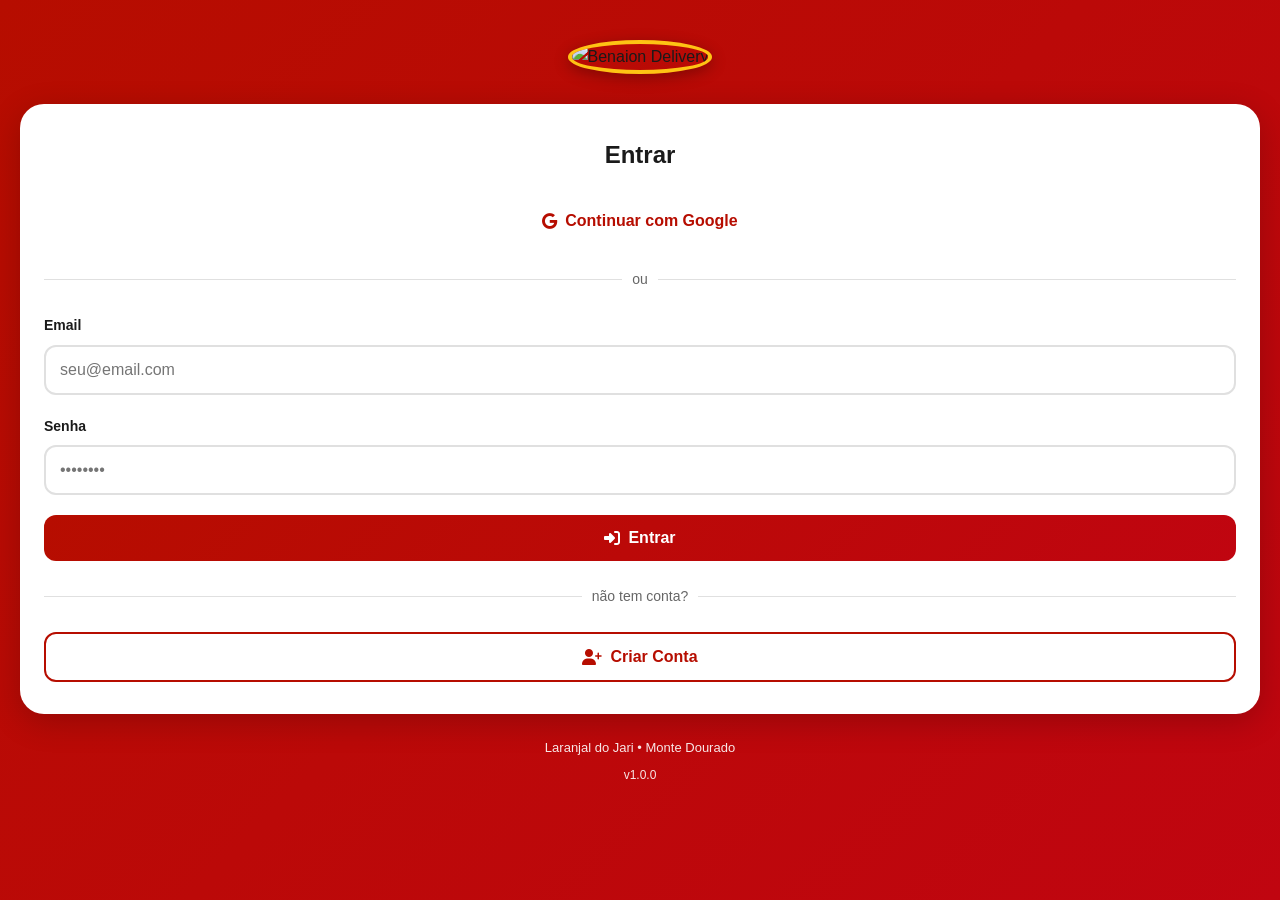
==== index.html @ 695ed37f "Add script tag for UI control functions" ====
<!DOCTYPE html>
<html lang="pt-BR">
<head>
  <meta charset="UTF-8">
  <meta name="viewport" content="width=device-width, initial-scale=1.0">
  <meta name="description" content="BENAION DELIVERY - Conectando você ao que precisa, rápido e seguro">
  <meta name="theme-color" content="#E30613">
  <title>BENAION DELIVERY - Login</title>
  
  <link rel="manifest" href="manifest.json">
  <meta name="mobile-web-app-capable" content="yes">
  <meta name="apple-mobile-web-app-capable" content="yes">
  <meta name="apple-mobile-web-app-status-bar-style" content="black-translucent">
  
  <link rel="stylesheet" href="css/style.css">
  
  <link rel="stylesheet" href="https://cdnjs.cloudflare.com/ajax/libs/font-awesome/6.4.0/css/all.min.css">
</head>
<body>
  <div class="login-page">
    <div class="login-logo" style="margin-bottom: 30px; text-align: center;">
      <img src="https://i.postimg.cc/T2Vt53JP/Vermelho-delivery-logo-20260227-011329-0005.png" 
           alt="Benaion Delivery" 
           style="width: 180px; height: 180px; border-radius: 50%; border: 4px solid var(--primary-yellow); object-fit: cover; box-shadow: 0 4px 15px rgba(0,0,0,0.3);">
    </div>

    <div class="login-card">
      <h2 style="text-align: center; margin-bottom: 24px; color: var(--dark);">Entrar</h2>

      <button class="btn btn-white" onclick="handleGoogleLogin()">
        <i class="fab fa-google"></i>
        Continuar com Google
      </button>

      <div class="divider">ou</div>

      <form id="loginForm" onsubmit="handleEmailLogin(event)">
        <div class="form-group">
          <label class="form-label">Email</label>
          <input type="email" class="form-control" id="email" placeholder="seu@email.com" required>
        </div>

        <div class="form-group">
          <label class="form-label">Senha</label>
          <input type="password" class="form-control" id="password" placeholder="••••••••" required>
        </div>

        <button type="submit" class="btn btn-primary">
          <i class="fas fa-sign-in-alt"></i>
          Entrar
        </button>
      </form>

      <div class="divider">não tem conta?</div>

      <button class="btn btn-outline" onclick="Utils.showModal('registerModal')">
        <i class="fas fa-user-plus"></i>
        Criar Conta
      </button>
    </div>

    <div style="text-align: center; margin-top: 24px; color: var(--white); opacity: 0.9;">
      <p style="font-size: 13px;">Laranjal do Jari • Monte Dourado</p>
      <p style="font-size: 12px; margin-top: 8px;">v1.0.0</p>
    </div>
  </div>

  <div class="modal" id="registerModal">
    <div class="modal-content">
      <div class="modal-header">
        <h3 class="modal-title">Criar Conta</h3>
        <button class="modal-close" onclick="Utils.hideModal('registerModal')">&times;</button>
      </div>
      <div class="modal-body">
        <form id="registerForm" onsubmit="handleRegister(event)">
          <div class="form-group">
            <label class="form-label">Nome Completo</label>
            <input type="text" class="form-control" id="registerName" placeholder="Seu nome" required>
          </div>
          <div class="form-group">
            <label class="form-label">Email</label>
            <input type="email" class="form-control" id="registerEmail" placeholder="seu@email.com" required>
          </div>
          <div class="form-group">
            <label class="form-label">Tipo de Conta</label>
            <select class="form-control" id="registerUserType" required>
              <option value="cliente">Cliente</option>
              <option value="entregador">Entregador</option>
              <option value="parceiro">Parceiro/Comerciante</option>
            </select>
          </div>
          <div class="form-group">
            <label class="form-label">Senha</label>
            <input type="password" class="form-control" id="registerPassword" placeholder="Mínimo 6 caracteres" required minlength="6">
          </div>
          <button type="submit" class="btn btn-primary">
            <i class="fas fa-check"></i>
            Criar Conta
          </button>
        </form>
      </div>
    </div>
  </div>

  <script type="module">
    import { initializeApp } from "https://www.gstatic.com/firebasejs/10.8.0/firebase-app.js";
    import { getFirestore } from "https://www.gstatic.com/firebasejs/10.8.0/firebase-firestore.js";
    import { getAuth } from "https://www.gstatic.com/firebasejs/10.8.0/firebase-auth.js";

    const firebaseConfig = {
      apiKey: "AIzaSyCl-U9X9qxohjDpgr8y2pdkS3j-qNm19pk",
      authDomain: "benaion-delivery.firebaseapp.com",
      projectId: "benaion-delivery",
      storageBucket: "benaion-delivery.firebasestorage.app",
      messagingSenderId: "309927409217",
      appId: "1:309927409217:web:7a105cb5237b2294b1b8c0",
      measurementId: "G-TK1KNW14WH"
    };

    const app = initializeApp(firebaseConfig);
    window.db = getFirestore(app);
    window.auth = getAuth(app);
    console.log("Firebase conectado com sucesso!");
  </script>

<script src="js/utils.js"></script>
<script type="module" src="js/api.js"></script>


  <script>
    // Funções de controle de UI
    async function handleEmailLogin(event) {
      event.preventDefault();
      const email = document.getElementById('email').value;
      const password = document.getElementById('password').value;
      try {
        await Auth.loginWithEmail(email, password);
        Auth.redirectToDashboard();
      } catch (error) {
        Utils.showToast(error.message, 'error');
      }
    }

    async function handleRegister(event) {
      event.preventDefault();
      const data = {
        name: document.getElementById('registerName').value,
        email: document.getElementById('registerEmail').value,
        userType: document.getElementById('registerUserType').value,
        password: document.getElementById('registerPassword').value
      };
      try {
        await Auth.register(data);
        Utils.showToast('Conta criada!', 'success');
        Auth.redirectToDashboard();
      } catch (error) {
        Utils.showToast(error.message, 'error');
      }
    }
  </script>
</body>
</html>
---- css/style.css ----
/* ========================================
   BENAION DELIVERY - SISTEMA COMPLETO
   Cores: Vermelho #b60d00, Amarelo #fec314
   Mobile-First Design
======================================== */

:root {
  --primary-red: #b60d00 ;
  --primary-yellow: #Fec314;
  --white: #FFFFFF;
  --dark: #1a1a1a;
  --gray: #666666;
  --light-gray: #f5f5f5;
  --border: #e0e0e0;
  --success: #4CAF50;
  --warning: #ff9800;
  --shadow: rgba(0, 0, 0, 0.1);
}

* {
  margin: 0;
  padding: 0;
  box-sizing: border-box;
}

body {
  font-family: -apple-system, BlinkMacSystemFont, 'Segoe UI', Roboto, 'Helvetica Neue', Arial, sans-serif;
  background-color: var(--light-gray);
  color: var(--dark);
  line-height: 1.6;
  overflow-x: hidden;
}

/* ========================================
   COMPONENTES DE LAYOUT
======================================== */

.container {
  max-width: 600px;
  margin: 0 auto;
  padding: 0;
  background-color: var(--white);
  min-height: 100vh;
}

.page {
  padding: 20px;
  padding-bottom: 80px;
}

/* ========================================
   HEADER
======================================== */

.header {
  background: linear-gradient(135deg, var(--primary-red) 0%, #c00510 100%);
  color: var(--white);
  padding: 20px;
  position: sticky;
  top: 0;
  z-index: 100;
  box-shadow: 0 2px 10px var(--shadow);
}

.header-top {
  display: flex;
  justify-content: space-between;
  align-items: center;
  margin-bottom: 15px;
}

.logo {
  display: flex;
  align-items: center;
  gap: 10px;
}

.logo-icon {
  width: 40px;
  height: 40px;
  background-color: var(--primary-yellow);
  border-radius: 50%;
  display: flex;
  align-items: center;
  justify-content: center;
  font-size: 24px;
}

.logo-text h1 {
  font-size: 20px;
  font-weight: 700;
  margin: 0;
}

.logo-text p {
  font-size: 11px;
  opacity: 0.9;
  margin: 0;
}

.header-actions {
  display: flex;
  gap: 10px;
}

.header-btn {
  background-color: rgba(255, 255, 255, 0.2);
  border: none;
  color: var(--white);
  width: 40px;
  height: 40px;
  border-radius: 50%;
  display: flex;
  align-items: center;
  justify-content: center;
  cursor: pointer;
  transition: all 0.3s;
  position: relative;
}

.header-btn:hover {
  background-color: rgba(255, 255, 255, 0.3);
}

.badge {
  position: absolute;
  top: -5px;
  right: -5px;
  background-color: var(--primary-yellow);
  color: var(--dark);
  width: 20px;
  height: 20px;
  border-radius: 50%;
  font-size: 11px;
  font-weight: 700;
  display: flex;
  align-items: center;
  justify-content: center;
}

/* ========================================
   BOTĆ•ES
======================================== */

.btn {
  padding: 14px 24px;
  border: none;
  border-radius: 12px;
  font-size: 16px;
  font-weight: 600;
  cursor: pointer;
  transition: all 0.3s;
  display: inline-flex;
  align-items: center;
  justify-content: center;
  gap: 8px;
  text-decoration: none;
  width: 100%;
}

.btn-primary {
  background: linear-gradient(135deg, var(--primary-red) 0%, #c00510 100%);
  color: var(--white);
}

.btn-primary:hover {
  transform: translateY(-2px);
  box-shadow: 0 4px 12px rgba(227, 6, 19, 0.3);
}

.btn-secondary {
  background-color: var(--primary-yellow);
  color: var(--dark);
}

.btn-secondary:hover {
  transform: translateY(-2px);
  box-shadow: 0 4px 12px rgba(255, 215, 0, 0.3);
}

.btn-success {
  background-color: var(--success);
  color: var(--white);
}

.btn-outline {
  background-color: transparent;
  border: 2px solid var(--primary-red);
  color: var(--primary-red);
}

.btn-white {
  background-color: var(--white);
  color: var(--primary-red);
}

.btn-small {
  padding: 8px 16px;
  font-size: 14px;
}

.btn:disabled {
  opacity: 0.5;
  cursor: not-allowed;
}

/* ========================================
   CARDS
======================================== */

.card {
  background-color: var(--white);
  border-radius: 16px;
  padding: 20px;
  margin-bottom: 16px;
  box-shadow: 0 2px 8px var(--shadow);
  transition: all 0.3s;
}

.card:hover {
  box-shadow: 0 4px 16px var(--shadow);
  transform: translateY(-2px);
}

.card-header {
  display: flex;
  justify-content: space-between;
  align-items: center;
  margin-bottom: 16px;
  padding-bottom: 12px;
  border-bottom: 2px solid var(--light-gray);
}

.card-title {
  font-size: 18px;
  font-weight: 700;
  color: var(--dark);
}

.card-body {
  margin-bottom: 16px;
}

.card-footer {
  display: flex;
  gap: 10px;
  flex-wrap: wrap;
}

/* ========================================
   STATUS BADGES
======================================== */

.status-badge {
  display: inline-block;
  padding: 6px 12px;
  border-radius: 20px;
  font-size: 12px;
  font-weight: 600;
  text-transform: uppercase;
}

.status-recebido {
  background-color: #e3f2fd;
  color: #1976d2;
}

.status-aguardando_entregador {
  background-color: #fff3e0;
  color: #f57c00;
}

.status-aceito {
  background-color: #e8f5e9;
  color: #388e3c;
}

.status-em_coleta {
  background-color: #fff9c4;
  color: #f57f17;
}

.status-em_entrega {
  background-color: #e1bee7;
  color: #7b1fa2;
}

.status-finalizado {
  background-color: #c8e6c9;
  color: #2e7d32;
}

.status-cancelado {
  background-color: #ffcdd2;
  color: #c62828;
}

/* ========================================
   FORMULĆRIOS
======================================== */

.form-group {
  margin-bottom: 20px;
}

.form-label {
  display: block;
  margin-bottom: 8px;
  font-weight: 600;
  color: var(--dark);
  font-size: 14px;
}

.form-control {
  width: 100%;
  padding: 14px;
  border: 2px solid var(--border);
  border-radius: 12px;
  font-size: 16px;
  transition: all 0.3s;
  font-family: inherit;
}

.form-control:focus {
  outline: none;
  border-color: var(--primary-red);
  box-shadow: 0 0 0 3px rgba(227, 6, 19, 0.1);
}

textarea.form-control {
  resize: vertical;
  min-height: 100px;
}

select.form-control {
  cursor: pointer;
}

/* ========================================
   NAVEGAĆ‡ĆO INFERIOR
======================================== */

.bottom-nav {
  position: fixed;
  bottom: 0;
  left: 0;
  right: 0;
  background-color: var(--white);
  display: flex;
  justify-content: space-around;
  padding: 10px 0;
  box-shadow: 0 -2px 10px var(--shadow);
  z-index: 100;
}

.nav-item {
  display: flex;
  flex-direction: column;
  align-items: center;
  gap: 4px;
  padding: 8px 20px;
  color: var(--gray);
  text-decoration: none;
  transition: all 0.3s;
  cursor: pointer;
  border: none;
  background: transparent;
  font-size: 11px;
}

.nav-item.active {
  color: var(--primary-red);
}

.nav-item i {
  font-size: 24px;
}

/* ========================================
   ESTATĆ¨STICAS
======================================== */

.stats-grid {
  display: grid;
  grid-template-columns: repeat(2, 1fr);
  gap: 12px;
  margin-bottom: 24px;
}

.stat-card {
  background: linear-gradient(135deg, var(--primary-red) 0%, #c00510 100%);
  color: var(--white);
  padding: 20px;
  border-radius: 16px;
  text-align: center;
}

.stat-card.yellow {
  background: linear-gradient(135deg, var(--primary-yellow) 0%, #e6c200 100%);
  color: var(--dark);
}

.stat-card.green {
  background: linear-gradient(135deg, var(--success) 0%, #45a049 100%);
  color: var(--white);
}

.stat-value {
  font-size: 32px;
  font-weight: 700;
  margin-bottom: 4px;
}

.stat-label {
  font-size: 13px;
  opacity: 0.9;
}

/* ========================================
   LISTA DE PEDIDOS
======================================== */

.pedido-card {
  background-color: var(--white);
  border-radius: 16px;
  padding: 16px;
  margin-bottom: 12px;
  box-shadow: 0 2px 8px var(--shadow);
}

.pedido-header {
  display: flex;
  justify-content: space-between;
  align-items: center;
  margin-bottom: 12px;
}

.pedido-numero {
  font-weight: 700;
  color: var(--primary-red);
  font-size: 16px;
}

.pedido-info {
  display: flex;
  flex-direction: column;
  gap: 8px;
  margin-bottom: 12px;
}

.info-row {
  display: flex;
  gap: 8px;
  font-size: 14px;
}

.info-label {
  font-weight: 600;
  color: var(--gray);
  min-width: 100px;
}

.info-value {
  color: var(--dark);
}

.pedido-valor {
  font-size: 24px;
  font-weight: 700;
  color: var(--primary-red);
  margin: 12px 0;
}

/* ========================================
   LOADING
======================================== */

.loading {
  display: flex;
  flex-direction: column;
  align-items: center;
  justify-content: center;
  padding: 40px;
  gap: 16px;
}

.spinner {
  width: 48px;
  height: 48px;
  border: 4px solid var(--light-gray);
  border-top-color: var(--primary-red);
  border-radius: 50%;
  animation: spin 1s linear infinite;
}

@keyframes spin {
  to { transform: rotate(360deg); }
}

/* ========================================
   EMPTY STATE
======================================== */

.empty-state {
  text-align: center;
  padding: 60px 20px;
}

.empty-icon {
  font-size: 64px;
  color: var(--gray);
  margin-bottom: 16px;
}

.empty-title {
  font-size: 20px;
  font-weight: 700;
  color: var(--dark);
  margin-bottom: 8px;
}

.empty-text {
  color: var(--gray);
  margin-bottom: 24px;
}

/* ========================================
   MODAL
======================================== */

.modal {
  display: none;
  position: fixed;
  top: 0;
  left: 0;
  right: 0;
  bottom: 0;
  background-color: rgba(0, 0, 0, 0.5);
  z-index: 1000;
  align-items: center;
  justify-content: center;
  padding: 20px;
}

.modal.active {
  display: flex;
}

.modal-content {
  background-color: var(--white);
  border-radius: 20px;
  max-width: 500px;
  width: 100%;
  max-height: 90vh;
  overflow-y: auto;
  animation: modalSlideUp 0.3s ease-out;
}

@keyframes modalSlideUp {
  from {
    transform: translateY(50px);
    opacity: 0;
  }
  to {
    transform: translateY(0);
    opacity: 1;
  }
}

.modal-header {
  padding: 24px 24px 16px;
  border-bottom: 2px solid var(--light-gray);
  display: flex;
  justify-content: space-between;
  align-items: center;
}

.modal-title {
  font-size: 20px;
  font-weight: 700;
  color: var(--dark);
}

.modal-close {
  background: none;
  border: none;
  font-size: 28px;
  color: var(--gray);
  cursor: pointer;
  width: 32px;
  height: 32px;
  display: flex;
  align-items: center;
  justify-content: center;
  border-radius: 50%;
  transition: all 0.3s;
}

.modal-close:hover {
  background-color: var(--light-gray);
}

.modal-body {
  padding: 24px;
}

/* ========================================
   TOAST NOTIFICATIONS
======================================== */

.toast-container {
  position: fixed;
  top: 20px;
  right: 20px;
  z-index: 2000;
  display: flex;
  flex-direction: column;
  gap: 10px;
}

.toast {
  background-color: var(--dark);
  color: var(--white);
  padding: 16px 20px;
  border-radius: 12px;
  box-shadow: 0 4px 12px var(--shadow);
  display: flex;
  align-items: center;
  gap: 12px;
  min-width: 280px;
  animation: toastSlideIn 0.3s ease-out;
}

@keyframes toastSlideIn {
  from {
    transform: translateX(100%);
    opacity: 0;
  }
  to {
    transform: translateX(0);
    opacity: 1;
  }
}

.toast.success {
  background-color: var(--success);
}

.toast.error {
  background-color: var(--primary-red);
}

.toast.warning {
  background-color: var(--warning);
}

/* ========================================
   LOGIN PAGE
======================================== */

.login-page {
  min-height: 100vh;
  display: flex;
  flex-direction: column;
  background: linear-gradient(135deg, var(--primary-red) 0%, #c00510 100%);
  padding: 40px 20px;
}

.login-logo {
  text-align: center;
  margin-bottom: 40px;
}

.login-logo-icon {
  width: 100px;
  height: 100px;
  background-color: var(--primary-yellow);
  border-radius: 50%;
  display: flex;
  align-items: center;
  justify-content: center;
  font-size: 48px;
  margin: 0 auto 16px;
  box-shadow: 0 8px 24px rgba(0, 0, 0, 0.2);
}

.login-logo h1 {
  color: var(--white);
  font-size: 32px;
  margin-bottom: 8px;
}

.login-logo p {
  color: var(--white);
  opacity: 0.9;
  font-size: 14px;
}

.login-card {
  background-color: var(--white);
  border-radius: 24px;
  padding: 32px 24px;
  box-shadow: 0 8px 32px rgba(0, 0, 0, 0.2);
}

.divider {
  display: flex;
  align-items: center;
  text-align: center;
  margin: 24px 0;
  color: var(--gray);
  font-size: 14px;
}

.divider::before,
.divider::after {
  content: '';
  flex: 1;
  border-bottom: 1px solid var(--border);
}

.divider::before {
  margin-right: 10px;
}

.divider::after {
  margin-left: 10px;
}

/* ========================================
   RESPONSIVE
======================================== */

@media (min-width: 768px) {
  .container {
    max-width: 800px;
  }
  
  .stats-grid {
    grid-template-columns: repeat(4, 1fr);
  }
}

/* ========================================
   UTILITĆRIOS
======================================== */

.hidden {
  display: none !important;
}

.text-center {
  text-align: center;
}

.text-right {
  text-align: right;
}

.mt-1 { margin-top: 8px; }
.mt-2 { margin-top: 16px; }
.mt-3 { margin-top: 24px; }
.mb-1 { margin-bottom: 8px; }
.mb-2 { margin-bottom: 16px; }
.mb-3 { margin-bottom: 24px; }

.flex {
  display: flex;
}

.flex-between {
  display: flex;
  justify-content: space-between;
  align-items: center;
}

.flex-center {
  display: flex;
  align-items: center;
  justify-content: center;
}

.gap-1 { gap: 8px; }
.gap-2 { gap: 16px; }
.gap-3 { gap: 24px; }
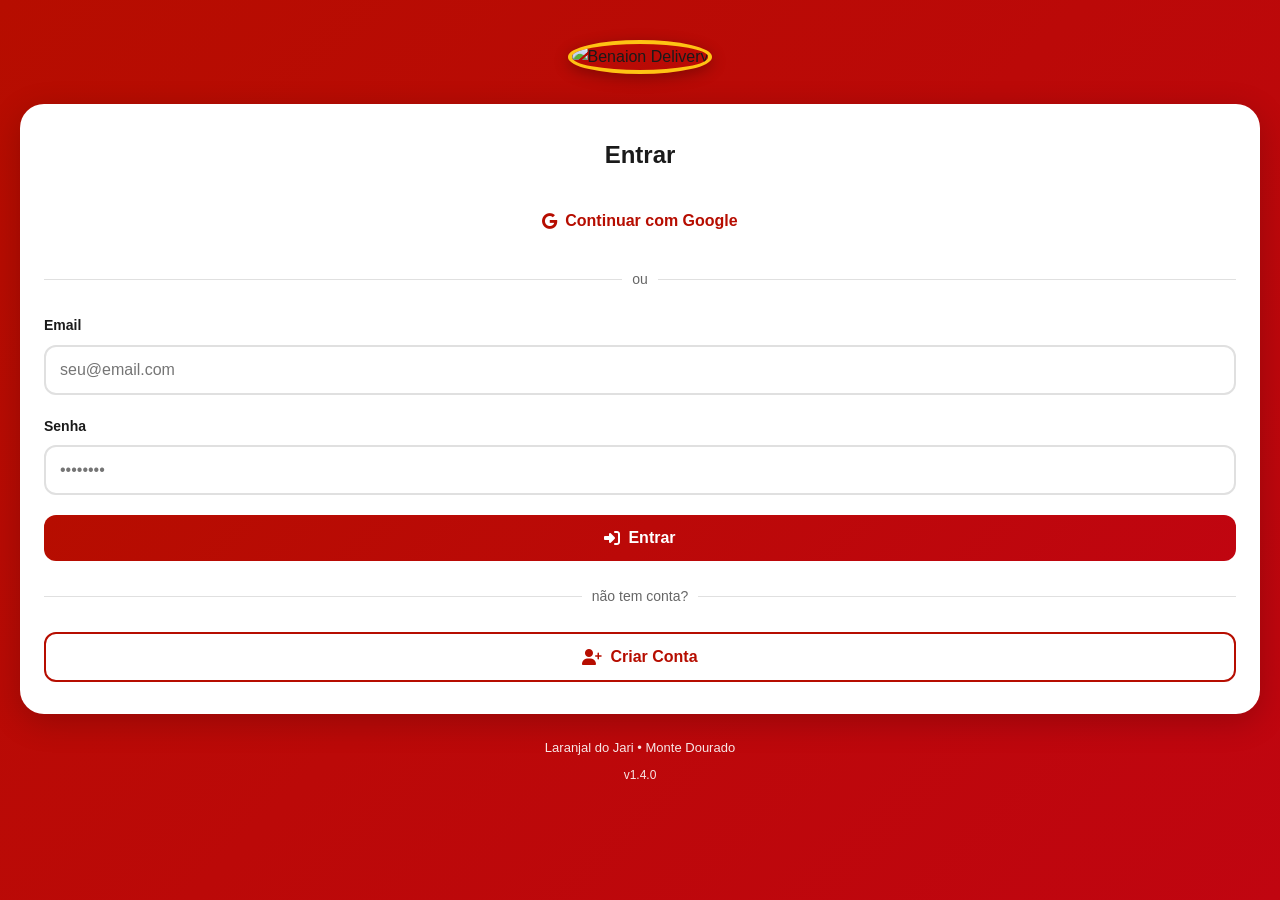
==== commit afe5d638: "Fix script tag formatting in index.html" ====
--- a/index.html
+++ b/index.html
@@ -8,12 +8,7 @@
   <title>BENAION DELIVERY - Login</title>
   
   <link rel="manifest" href="manifest.json">
-  <meta name="mobile-web-app-capable" content="yes">
-  <meta name="apple-mobile-web-app-capable" content="yes">
-  <meta name="apple-mobile-web-app-status-bar-style" content="black-translucent">
-  
   <link rel="stylesheet" href="css/style.css">
-  
   <link rel="stylesheet" href="https://cdnjs.cloudflare.com/ajax/libs/font-awesome/6.4.0/css/all.min.css">
 </head>
 <body>
@@ -27,7 +22,7 @@
     <div class="login-card">
       <h2 style="text-align: center; margin-bottom: 24px; color: var(--dark);">Entrar</h2>
 
-      <button class="btn btn-white" onclick="handleGoogleLogin()">
+      <button class="btn btn-white" onclick="handleGoogleInfo()">
         <i class="fab fa-google"></i>
         Continuar com Google
       </button>
@@ -45,7 +40,7 @@
           <input type="password" class="form-control" id="password" placeholder="••••••••" required>
         </div>
 
-        <button type="submit" class="btn btn-primary">
+        <button type="submit" class="btn btn-primary" id="btnLogin">
           <i class="fas fa-sign-in-alt"></i>
           Entrar
         </button>
@@ -53,7 +48,7 @@
 
       <div class="divider">não tem conta?</div>
 
-      <button class="btn btn-outline" onclick="Utils.showModal('registerModal')">
+      <button class="btn btn-outline" onclick="handleOpenRegister()">
         <i class="fas fa-user-plus"></i>
         Criar Conta
       </button>
@@ -61,7 +56,7 @@
 
     <div style="text-align: center; margin-top: 24px; color: var(--white); opacity: 0.9;">
       <p style="font-size: 13px;">Laranjal do Jari • Monte Dourado</p>
-      <p style="font-size: 12px; margin-top: 8px;">v1.0.0</p>
+      <p style="font-size: 12px; margin-top: 8px;">v1.4.0</p>
     </div>
   </div>
 
@@ -69,7 +64,7 @@
     <div class="modal-content">
       <div class="modal-header">
         <h3 class="modal-title">Criar Conta</h3>
-        <button class="modal-close" onclick="Utils.hideModal('registerModal')">&times;</button>
+        <button class="modal-close" onclick="handleCloseRegister()">&times;</button>
       </div>
       <div class="modal-body">
         <form id="registerForm" onsubmit="handleRegister(event)">
@@ -93,7 +88,7 @@
             <label class="form-label">Senha</label>
             <input type="password" class="form-control" id="registerPassword" placeholder="Mínimo 6 caracteres" required minlength="6">
           </div>
-          <button type="submit" class="btn btn-primary">
+          <button type="submit" class="btn btn-primary" id="btnRegSubmit">
             <i class="fas fa-check"></i>
             Criar Conta
           </button>
@@ -102,59 +97,82 @@
     </div>
   </div>
 
-  <script type="module">
-    import { initializeApp } from "https://www.gstatic.com/firebasejs/10.8.0/firebase-app.js";
-    import { getFirestore } from "https://www.gstatic.com/firebasejs/10.8.0/firebase-firestore.js";
-    import { getAuth } from "https://www.gstatic.com/firebasejs/10.8.0/firebase-auth.js";
-
-    const firebaseConfig = {
-      apiKey: "AIzaSyCl-U9X9qxohjDpgr8y2pdkS3j-qNm19pk",
-      authDomain: "benaion-delivery.firebaseapp.com",
-      projectId: "benaion-delivery",
-      storageBucket: "benaion-delivery.firebasestorage.app",
-      messagingSenderId: "309927409217",
-      appId: "1:309927409217:web:7a105cb5237b2294b1b8c0",
-      measurementId: "G-TK1KNW14WH"
-    };
-
-    const app = initializeApp(firebaseConfig);
-    window.db = getFirestore(app);
-    window.auth = getAuth(app);
-    console.log("Firebase conectado com sucesso!");
-  </script>
-
 <script src="js/utils.js"></script>
-<script type="module" src="js/api.js"></script>
-
+<script type="module" src="js/api.js?v=1.4"></script>
 
   <script>
-    // Funções de controle de UI
+    // Funções de interface para evitar erro se Utils não carregar
+    function handleOpenRegister() {
+      if (window.Utils) Utils.showModal('registerModal');
+      else document.getElementById('registerModal').style.display = 'flex';
+    }
+
+    function handleCloseRegister() {
+      if (window.Utils) Utils.hideModal('registerModal');
+      else document.getElementById('registerModal').style.display = 'none';
+    }
+
+    function handleGoogleInfo() {
+      const msg = 'Login Google em breve';
+      if (window.Utils) Utils.showToast(msg, 'info');
+      else alert(msg);
+    }
+
+    // LOGIN
     async function handleEmailLogin(event) {
       event.preventDefault();
-      const email = document.getElementById('email').value;
-      const password = document.getElementById('password').value;
+      const btn = document.getElementById('btnLogin');
+      const originalText = btn.innerHTML;
+      
+      if (!window.Auth) {
+        alert("O sistema ainda está conectando ao Firebase. Aguarde 2 segundos.");
+        return;
+      }
+
+      btn.disabled = true;
+      btn.innerHTML = '<i class="fas fa-spinner fa-spin"></i> Entrando...';
+
       try {
-        await Auth.loginWithEmail(email, password);
-        Auth.redirectToDashboard();
+        const email = document.getElementById('email').value;
+        const password = document.getElementById('password').value;
+        await window.Auth.loginWithEmail(email, password);
+        window.Auth.redirectToDashboard();
       } catch (error) {
-        Utils.showToast(error.message, 'error');
+        alert("Erro no Login: " + error.message);
+        btn.disabled = false;
+        btn.innerHTML = originalText;
       }
     }
 
+    // CADASTRO
     async function handleRegister(event) {
       event.preventDefault();
-      const data = {
+      const btn = document.getElementById('btnRegSubmit');
+      const originalText = btn.innerHTML;
+
+      if (!window.Auth) {
+        alert("Erro: Conexão com Firebase não estabelecida.");
+        return;
+      }
+
+      const dadosParaCadastro = {
         name: document.getElementById('registerName').value,
         email: document.getElementById('registerEmail').value,
         userType: document.getElementById('registerUserType').value,
         password: document.getElementById('registerPassword').value
       };
+
+      btn.disabled = true;
+      btn.innerHTML = '<i class="fas fa-spinner fa-spin"></i> Criando...';
+
       try {
-        await Auth.register(data);
-        Utils.showToast('Conta criada!', 'success');
-        Auth.redirectToDashboard();
+        await window.Auth.register(dadosParaCadastro);
+        alert('Conta criada com sucesso!');
+        setTimeout(() => { window.Auth.redirectToDashboard(); }, 1000);
       } catch (error) {
-        Utils.showToast(error.message, 'error');
+        alert("ERRO DO FIREBASE: " + error.message);
+        btn.disabled = false;
+        btn.innerHTML = originalText;
       }
     }
   </script>
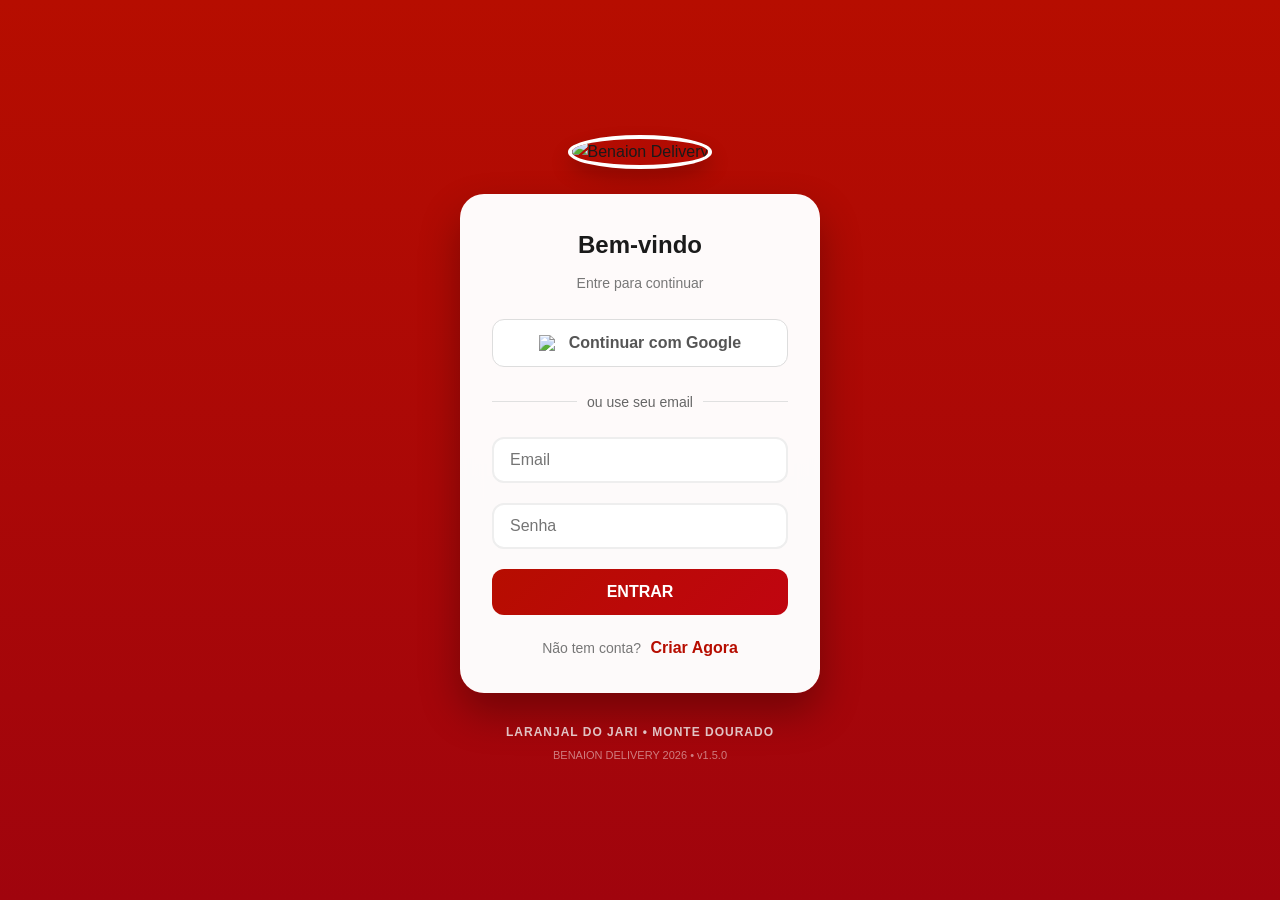
==== commit e441c9e8: "Refactor script calls to use window object" ====
--- a/index.html
+++ b/index.html
@@ -2,179 +2,297 @@
 <html lang="pt-BR">
 <head>
   <meta charset="UTF-8">
-  <meta name="viewport" content="width=device-width, initial-scale=1.0">
-  <meta name="description" content="BENAION DELIVERY - Conectando você ao que precisa, rápido e seguro">
+  <meta name="viewport" content="width=device-width, initial-scale=1.0, maximum-scale=1.0, user-scalable=no">
+  <meta name="description" content="BENAION DELIVERY - O melhor de Laranjal do Jari e Monte Dourado">
   <meta name="theme-color" content="#E30613">
-  <title>BENAION DELIVERY - Login</title>
+  <title>BENAION DELIVERY | Login</title>
   
   <link rel="manifest" href="manifest.json">
   <link rel="stylesheet" href="css/style.css">
   <link rel="stylesheet" href="https://cdnjs.cloudflare.com/ajax/libs/font-awesome/6.4.0/css/all.min.css">
+  <link rel="stylesheet" href="https://cdnjs.cloudflare.com/ajax/libs/animate.css/4.1.1/animate.min.css">
+
+  <style>
+    /* Estilos de Alta Performance */
+    body {
+      background: linear-gradient(180deg, var(--primary-red) 0%, #a0040d 100%);
+      min-height: 100vh;
+      display: flex;
+      align-items: center;
+      justify-content: center;
+      overflow-x: hidden;
+    }
+
+    .login-container {
+      width: 100%;
+      max-width: 400px;
+      padding: 20px;
+    }
+
+    .login-card {
+      background: rgba(255, 255, 255, 0.98);
+      backdrop-filter: blur(10px);
+      border-radius: 24px;
+      padding: 32px;
+      box-shadow: 0 20px 40px rgba(0,0,0,0.3);
+    }
+
+    .btn-google {
+      background: white;
+      border: 1px solid #ddd;
+      color: #555;
+      font-weight: 600;
+      transition: all 0.3s ease;
+      display: flex;
+      align-items: center;
+      justify-content: center;
+      gap: 12px;
+    }
+
+    .btn-google:active { transform: scale(0.98); background: #f8f8f8; }
+
+    .input-animated {
+      border: 2px solid #eee;
+      border-radius: 12px;
+      padding: 12px 16px;
+      transition: all 0.3s ease;
+    }
+
+    .input-animated:focus {
+      border-color: var(--primary-red);
+      box-shadow: 0 0 0 4px rgba(227, 6, 19, 0.1);
+    }
+
+    .register-type-card {
+      border: 2px solid #eee;
+      border-radius: 12px;
+      padding: 10px;
+      cursor: pointer;
+      transition: all 0.2s;
+    }
+
+    .register-type-card.active {
+      border-color: var(--primary-red);
+      background: rgba(227, 6, 19, 0.05);
+    }
+
+    .loading-overlay {
+      position: fixed;
+      inset: 0;
+      background: rgba(227, 6, 19, 0.95);
+      z-index: 9999;
+      display: none;
+      flex-direction: column;
+      align-items: center;
+      justify-content: center;
+      color: white;
+    }
+  </style>
 </head>
 <body>
-  <div class="login-page">
-    <div class="login-logo" style="margin-bottom: 30px; text-align: center;">
+
+  <div id="loadingOverlay" class="loading-overlay">
+    <div class="logo-icon animate__animated animate__pulse animate__infinite">
+        <img src="https://i.postimg.cc/T2Vt53JP/Vermelho-delivery-logo-20260227-011329-0005.png" style="width: 80px; border-radius: 50%;">
+    </div>
+    <p style="margin-top: 15px; font-weight: 600;">Conectando à Benaion...</p>
+  </div>
+
+  <div class="login-container animate__animated animate__fadeInUp">
+    
+    <div class="login-logo" style="text-align: center; margin-bottom: 25px;">
       <img src="https://i.postimg.cc/T2Vt53JP/Vermelho-delivery-logo-20260227-011329-0005.png" 
            alt="Benaion Delivery" 
-           style="width: 180px; height: 180px; border-radius: 50%; border: 4px solid var(--primary-yellow); object-fit: cover; box-shadow: 0 4px 15px rgba(0,0,0,0.3);">
+           style="width: 130px; height: 130px; border-radius: 50%; border: 4px solid white; box-shadow: 0 10px 20px rgba(0,0,0,0.2);">
     </div>
 
     <div class="login-card">
-      <h2 style="text-align: center; margin-bottom: 24px; color: var(--dark);">Entrar</h2>
-
-      <button class="btn btn-white" onclick="handleGoogleInfo()">
-        <i class="fab fa-google"></i>
+      <h2 style="text-align: center; font-weight: 800; margin-bottom: 8px; color: var(--dark);">Bem-vindo</h2>
+      <p style="text-align: center; color: #777; font-size: 14px; margin-bottom: 24px;">Entre para continuar</p>
+
+      <button onclick="handleGoogleLogin()" class="btn btn-google w-100 mb-3">
+        <img src="https://www.gstatic.com/firebasejs/ui/2.0.0/images/auth/google.svg" width="18">
         Continuar com Google
       </button>
 
-      <div class="divider">ou</div>
+      <div class="divider">ou use seu email</div>
 
       <form id="loginForm" onsubmit="handleEmailLogin(event)">
         <div class="form-group">
-          <label class="form-label">Email</label>
-          <input type="email" class="form-control" id="email" placeholder="seu@email.com" required>
+          <input type="email" class="form-control input-animated" id="email" placeholder="Email" required>
         </div>
 
         <div class="form-group">
-          <label class="form-label">Senha</label>
-          <input type="password" class="form-control" id="password" placeholder="••••••••" required>
+          <input type="password" class="form-control input-animated" id="password" placeholder="Senha" required>
         </div>
 
-        <button type="submit" class="btn btn-primary" id="btnLogin">
-          <i class="fas fa-sign-in-alt"></i>
-          Entrar
+        <button type="submit" class="btn btn-primary w-100" id="btnLogin" style="padding: 14px; font-weight: 700;">
+          ENTRAR
         </button>
       </form>
 
-      <div class="divider">não tem conta?</div>
-
-      <button class="btn btn-outline" onclick="handleOpenRegister()">
-        <i class="fas fa-user-plus"></i>
-        Criar Conta
-      </button>
-    </div>
-
-    <div style="text-align: center; margin-top: 24px; color: var(--white); opacity: 0.9;">
-      <p style="font-size: 13px;">Laranjal do Jari • Monte Dourado</p>
-      <p style="font-size: 12px; margin-top: 8px;">v1.4.0</p>
+      <div style="text-align: center; margin-top: 20px;">
+        <span style="color: #777; font-size: 14px;">Não tem conta?</span>
+        <a href="#" onclick="handleOpenRegister()" style="color: var(--primary-red); font-weight: 700; text-decoration: none; margin-left: 5px;">Criar Agora</a>
+      </div>
+    </div>
+
+    <div style="text-align: center; margin-top: 30px; color: rgba(255,255,255,0.8);">
+      <p style="font-size: 12px; letter-spacing: 1px; font-weight: 600;">LARANJAL DO JARI • MONTE DOURADO</p>
+      <p style="font-size: 11px; margin-top: 5px; opacity: 0.6;">BENAION DELIVERY 2026 • v1.5.0</p>
     </div>
   </div>
 
   <div class="modal" id="registerModal">
-    <div class="modal-content">
+    <div class="modal-content animate__animated animate__zoomIn">
       <div class="modal-header">
-        <h3 class="modal-title">Criar Conta</h3>
+        <h3 class="modal-title">Começar na Benaion</h3>
         <button class="modal-close" onclick="handleCloseRegister()">&times;</button>
       </div>
       <div class="modal-body">
         <form id="registerForm" onsubmit="handleRegister(event)">
-          <div class="form-group">
-            <label class="form-label">Nome Completo</label>
-            <input type="text" class="form-control" id="registerName" placeholder="Seu nome" required>
-          </div>
-          <div class="form-group">
-            <label class="form-label">Email</label>
-            <input type="email" class="form-control" id="registerEmail" placeholder="seu@email.com" required>
-          </div>
-          <div class="form-group">
-            <label class="form-label">Tipo de Conta</label>
-            <select class="form-control" id="registerUserType" required>
-              <option value="cliente">Cliente</option>
-              <option value="entregador">Entregador</option>
-              <option value="parceiro">Parceiro/Comerciante</option>
+          
+          <div class="form-group">
+            <label class="form-label">Eu quero ser:</label>
+            <select class="form-control" id="registerUserType" onchange="toggleParceiroFields()" required>
+              <option value="cliente">😋 Cliente (Pedir comida/produtos)</option>
+              <option value="entregador">🛵 Entregador (Fazer entregas)</option>
+              <option value="parceiro">🏢 Parceiro (Vender produtos)</option>
             </select>
           </div>
-          <div class="form-group">
-            <label class="form-label">Senha</label>
+
+          <div class="form-group">
+            <label class="form-label" id="labelNome">Nome Completo</label>
+            <input type="text" class="form-control" id="registerName" placeholder="Como quer ser chamado?" required>
+          </div>
+
+          <div id="parceiroExtraFields" class="hidden">
+             <div class="form-group">
+                <label class="form-label">Nome do Empreendimento/Loja</label>
+                <input type="text" class="form-control" id="storeName" placeholder="Ex: Burguer do Jari">
+             </div>
+          </div>
+
+          <div class="form-group">
+            <label class="form-label">Seu melhor Email</label>
+            <input type="email" class="form-control" id="registerEmail" placeholder="exemplo@gmail.com" required>
+          </div>
+
+          <div class="form-group">
+            <label class="form-label">Criar Senha</label>
             <input type="password" class="form-control" id="registerPassword" placeholder="Mínimo 6 caracteres" required minlength="6">
           </div>
-          <button type="submit" class="btn btn-primary" id="btnRegSubmit">
-            <i class="fas fa-check"></i>
-            Criar Conta
+
+          <button type="submit" class="btn btn-primary w-100" id="btnRegSubmit">
+            CONCLUIR CADASTRO
           </button>
         </form>
       </div>
     </div>
   </div>
-
-<script src="js/utils.js"></script>
-<script type="module" src="js/api.js?v=1.4"></script>
+  
+  <script src="js/utils.js"></script>
+  
+  <script type="module" src="js/api.js"></script>
 
   <script>
-    // Funções de interface para evitar erro se Utils não carregar
+    // Referência ao loading que você criou
+    const loading = document.getElementById('loadingOverlay');
+
+    // Função auxiliar para esperar o motor carregar
+    function sistemaPronto() {
+        return window.Auth && window.API && window.auth;
+    }
+
+    function toggleParceiroFields() {
+      const type = document.getElementById('registerUserType').value;
+      const extra = document.getElementById('parceiroExtraFields');
+      const labelNome = document.getElementById('labelNome');
+      
+      if (type === 'parceiro') {
+        extra.classList.remove('hidden');
+        labelNome.innerText = "Nome do Responsável";
+      } else {
+        extra.classList.add('hidden');
+        labelNome.innerText = "Nome Completo";
+      }
+    }
+
     function handleOpenRegister() {
-      if (window.Utils) Utils.showModal('registerModal');
-      else document.getElementById('registerModal').style.display = 'flex';
+      window.Utils.showModal('registerModal');
     }
 
     function handleCloseRegister() {
-      if (window.Utils) Utils.hideModal('registerModal');
-      else document.getElementById('registerModal').style.display = 'none';
-    }
-
-    function handleGoogleInfo() {
-      const msg = 'Login Google em breve';
-      if (window.Utils) Utils.showToast(msg, 'info');
-      else alert(msg);
-    }
-
-    // LOGIN
+      window.Utils.hideModal('registerModal');
+    }
+
+    // --- LOGIN POR EMAIL ---
     async function handleEmailLogin(event) {
       event.preventDefault();
-      const btn = document.getElementById('btnLogin');
-      const originalText = btn.innerHTML;
-      
-      if (!window.Auth) {
-        alert("O sistema ainda está conectando ao Firebase. Aguarde 2 segundos.");
-        return;
-      }
-
-      btn.disabled = true;
-      btn.innerHTML = '<i class="fas fa-spinner fa-spin"></i> Entrando...';
-
+      if (!sistemaPronto()) return;
+
+      loading.style.display = 'flex';
+      
       try {
         const email = document.getElementById('email').value;
-        const password = document.getElementById('password').value;
-        await window.Auth.loginWithEmail(email, password);
-        window.Auth.redirectToDashboard();
+        const pass = document.getElementById('password').value;
+        // Chama o Auth global que definimos no api.js
+        await window.Auth.loginWithEmail(email, pass);
       } catch (error) {
-        alert("Erro no Login: " + error.message);
-        btn.disabled = false;
-        btn.innerHTML = originalText;
-      }
-    }
-
-    // CADASTRO
+        loading.style.display = 'none';
+        window.Utils.showToast("Email ou senha incorretos", 'error');
+      }
+    }
+
+    // --- CADASTRO DE NOVOS USUÁRIOS ---
     async function handleRegister(event) {
       event.preventDefault();
-      const btn = document.getElementById('btnRegSubmit');
-      const originalText = btn.innerHTML;
-
-      if (!window.Auth) {
-        alert("Erro: Conexão com Firebase não estabelecida.");
-        return;
-      }
-
-      const dadosParaCadastro = {
+      if (!sistemaPronto()) return;
+
+      loading.style.display = 'flex';
+
+      const userType = document.getElementById('registerUserType').value;
+      const email = document.getElementById('registerEmail').value;
+      const password = document.getElementById('registerPassword').value;
+      
+      const dados = {
         name: document.getElementById('registerName').value,
-        email: document.getElementById('registerEmail').value,
-        userType: document.getElementById('registerUserType').value,
-        password: document.getElementById('registerPassword').value
+        email: email,
+        userType: userType,
+        storeName: (userType === 'parceiro') ? document.getElementById('storeName').value : null
       };
 
-      btn.disabled = true;
-      btn.innerHTML = '<i class="fas fa-spinner fa-spin"></i> Criando...';
-
       try {
-        await window.Auth.register(dadosParaCadastro);
-        alert('Conta criada com sucesso!');
-        setTimeout(() => { window.Auth.redirectToDashboard(); }, 1000);
+        // Usa a lógica de registro direto do Firebase Auth
+        const userCredential = await window.authService.createUserWithEmailAndPassword(window.auth, email, password);
+        await window.API.saveUserToFirestore(userCredential.user.uid, dados);
+        
+        window.Utils.showToast("Bem-vindo à família Benaion!", "success");
+        // Redireciona após cadastro
+        localStorage.setItem('benaion_user', JSON.stringify({ id: userCredential.user.uid, ...dados }));
+        window.location.href = `${userType}.html`;
       } catch (error) {
-        alert("ERRO DO FIREBASE: " + error.message);
-        btn.disabled = false;
-        btn.innerHTML = originalText;
+        loading.style.display = 'none';
+        window.Utils.showToast("Erro ao cadastrar: " + error.message, "error");
+      }
+    }
+
+    // --- LOGIN COM GOOGLE ---
+    async function handleGoogleLogin() {
+      if (!sistemaPronto()) {
+          window.Utils.showToast("Conectando ao servidor...", "info");
+          return;
+      }
+      
+      loading.style.display = 'flex';
+      try {
+        await window.Auth.loginWithGoogle();
+      } catch (error) {
+        loading.style.display = 'none';
+        window.Utils.showToast("Falha na conexão com o Google", 'error');
       }
     }
   </script>
 </body>
 </html>
+
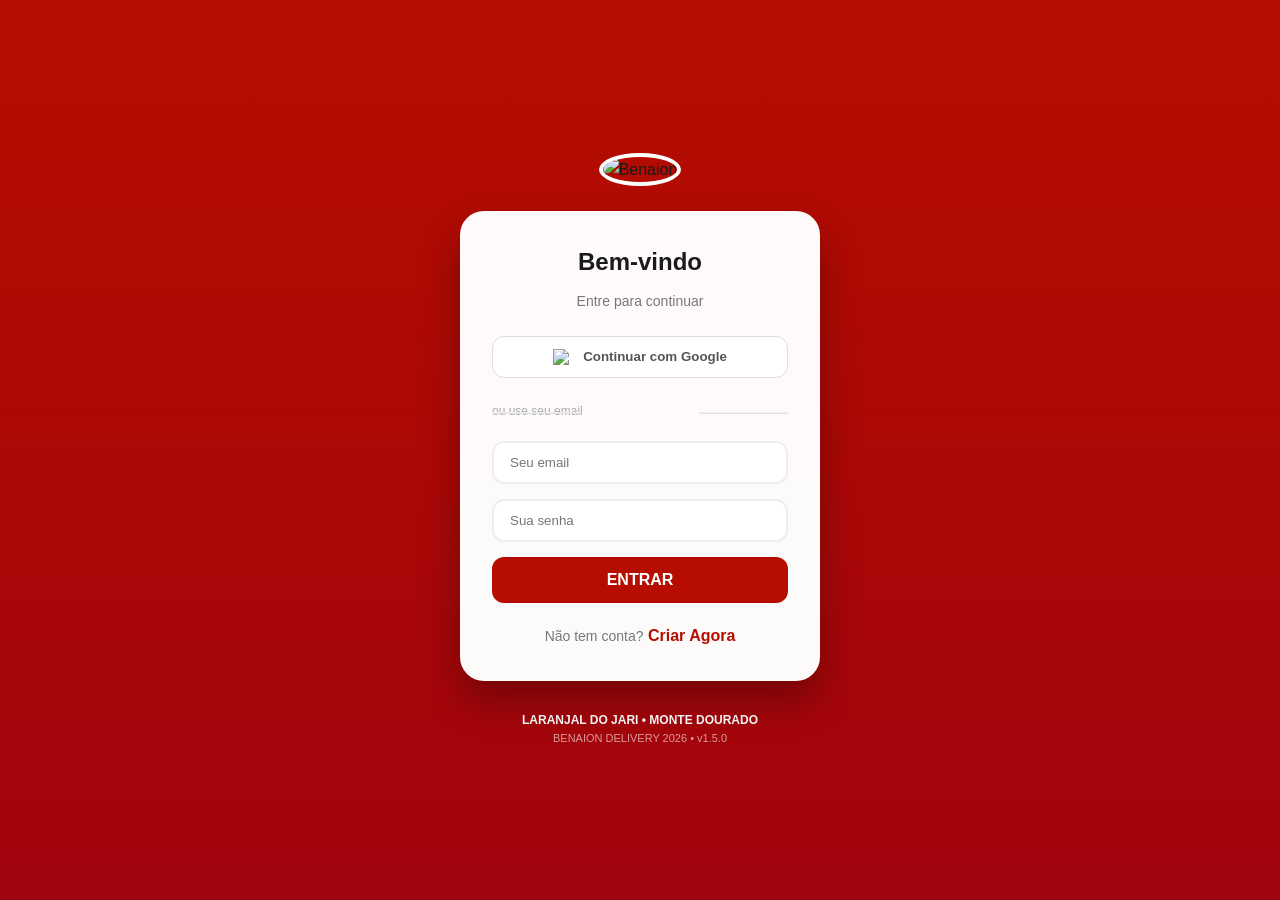
==== commit ff5e2713: "Refactor login and registration form styles Refactor HTML structure and styles for login and registr" ====
--- a/index.html
+++ b/index.html
@@ -13,7 +13,6 @@
   <link rel="stylesheet" href="https://cdnjs.cloudflare.com/ajax/libs/animate.css/4.1.1/animate.min.css">
 
   <style>
-    /* Estilos de Alta Performance */
     body {
       background: linear-gradient(180deg, var(--primary-red) 0%, #a0040d 100%);
       min-height: 100vh;
@@ -21,14 +20,9 @@
       align-items: center;
       justify-content: center;
       overflow-x: hidden;
+      font-family: 'Segoe UI', Tahoma, Geneva, Verdana, sans-serif;
     }
-
-    .login-container {
-      width: 100%;
-      max-width: 400px;
-      padding: 20px;
-    }
-
+    .login-container { width: 100%; max-width: 400px; padding: 20px; }
     .login-card {
       background: rgba(255, 255, 255, 0.98);
       backdrop-filter: blur(10px);
@@ -36,57 +30,24 @@
       padding: 32px;
       box-shadow: 0 20px 40px rgba(0,0,0,0.3);
     }
-
     .btn-google {
-      background: white;
-      border: 1px solid #ddd;
-      color: #555;
-      font-weight: 600;
-      transition: all 0.3s ease;
-      display: flex;
-      align-items: center;
-      justify-content: center;
-      gap: 12px;
+      background: white; border: 1px solid #ddd; color: #555;
+      font-weight: 600; display: flex; align-items: center;
+      justify-content: center; gap: 12px; padding: 12px; border-radius: 12px;
     }
-
-    .btn-google:active { transform: scale(0.98); background: #f8f8f8; }
-
     .input-animated {
-      border: 2px solid #eee;
-      border-radius: 12px;
-      padding: 12px 16px;
-      transition: all 0.3s ease;
+      border: 2px solid #eee; border-radius: 12px;
+      padding: 12px 16px; transition: all 0.3s ease; width: 100%; margin-bottom: 15px;
     }
-
-    .input-animated:focus {
-      border-color: var(--primary-red);
-      box-shadow: 0 0 0 4px rgba(227, 6, 19, 0.1);
+    .input-animated:focus { border-color: var(--primary-red); outline: none; }
+    .loading-overlay {
+      position: fixed; inset: 0; background: rgba(227, 6, 19, 0.95);
+      z-index: 9999; display: none; flex-direction: column;
+      align-items: center; justify-content: center; color: white;
     }
-
-    .register-type-card {
-      border: 2px solid #eee;
-      border-radius: 12px;
-      padding: 10px;
-      cursor: pointer;
-      transition: all 0.2s;
-    }
-
-    .register-type-card.active {
-      border-color: var(--primary-red);
-      background: rgba(227, 6, 19, 0.05);
-    }
-
-    .loading-overlay {
-      position: fixed;
-      inset: 0;
-      background: rgba(227, 6, 19, 0.95);
-      z-index: 9999;
-      display: none;
-      flex-direction: column;
-      align-items: center;
-      justify-content: center;
-      color: white;
-    }
+    .divider { text-align: center; margin: 20px 0; color: #aaa; font-size: 12px; position: relative; }
+    .divider::before, .divider::after { content: ""; position: absolute; top: 50%; width: 30%; height: 1px; background: #eee; }
+    .divider::before { left: 0; } .divider::after { right: 0; }
   </style>
 </head>
 <body>
@@ -99,200 +60,129 @@
   </div>
 
   <div class="login-container animate__animated animate__fadeInUp">
-    
     <div class="login-logo" style="text-align: center; margin-bottom: 25px;">
-      <img src="https://i.postimg.cc/T2Vt53JP/Vermelho-delivery-logo-20260227-011329-0005.png" 
-           alt="Benaion Delivery" 
-           style="width: 130px; height: 130px; border-radius: 50%; border: 4px solid white; box-shadow: 0 10px 20px rgba(0,0,0,0.2);">
+      <img src="https://i.postimg.cc/T2Vt53JP/Vermelho-delivery-logo-20260227-011329-0005.png" alt="Benaion" style="width: 120px; height: 120px; border-radius: 50%; border: 4px solid white;">
     </div>
 
     <div class="login-card">
-      <h2 style="text-align: center; font-weight: 800; margin-bottom: 8px; color: var(--dark);">Bem-vindo</h2>
+      <h2 style="text-align: center; font-weight: 800; margin-bottom: 8px;">Bem-vindo</h2>
       <p style="text-align: center; color: #777; font-size: 14px; margin-bottom: 24px;">Entre para continuar</p>
 
-      <button onclick="handleGoogleLogin()" class="btn btn-google w-100 mb-3">
+      <button onclick="handleGoogleLogin()" class="btn-google w-100 mb-3" style="width: 100%; cursor: pointer;">
         <img src="https://www.gstatic.com/firebasejs/ui/2.0.0/images/auth/google.svg" width="18">
         Continuar com Google
       </button>
 
       <div class="divider">ou use seu email</div>
 
-      <form id="loginForm" onsubmit="handleEmailLogin(event)">
-        <div class="form-group">
-          <input type="email" class="form-control input-animated" id="email" placeholder="Email" required>
-        </div>
-
-        <div class="form-group">
-          <input type="password" class="form-control input-animated" id="password" placeholder="Senha" required>
-        </div>
-
-        <button type="submit" class="btn btn-primary w-100" id="btnLogin" style="padding: 14px; font-weight: 700;">
+      <form onsubmit="handleEmailLogin(event)">
+        <input type="email" class="input-animated" id="email" placeholder="Seu email" required>
+        <input type="password" class="input-animated" id="password" placeholder="Sua senha" required>
+        <button type="submit" class="btn btn-primary w-100" style="width: 100%; padding: 14px; font-weight: 700; background: var(--primary-red); color: white; border: none; border-radius: 12px; cursor: pointer;">
           ENTRAR
         </button>
       </form>
 
       <div style="text-align: center; margin-top: 20px;">
         <span style="color: #777; font-size: 14px;">Não tem conta?</span>
-        <a href="#" onclick="handleOpenRegister()" style="color: var(--primary-red); font-weight: 700; text-decoration: none; margin-left: 5px;">Criar Agora</a>
+        <a href="#" onclick="handleOpenRegister()" style="color: var(--primary-red); font-weight: 700; text-decoration: none;"> Criar Agora</a>
       </div>
     </div>
 
-    <div style="text-align: center; margin-top: 30px; color: rgba(255,255,255,0.8);">
-      <p style="font-size: 12px; letter-spacing: 1px; font-weight: 600;">LARANJAL DO JARI • MONTE DOURADO</p>
-      <p style="font-size: 11px; margin-top: 5px; opacity: 0.6;">BENAION DELIVERY 2026 • v1.5.0</p>
+    <div style="text-align: center; margin-top: 30px; color: white;">
+      <p style="font-size: 12px; font-weight: 600;">LARANJAL DO JARI • MONTE DOURADO</p>
+      <p style="font-size: 11px; opacity: 0.6;">BENAION DELIVERY 2026 • v1.5.0</p>
     </div>
   </div>
 
-  <div class="modal" id="registerModal">
-    <div class="modal-content animate__animated animate__zoomIn">
-      <div class="modal-header">
-        <h3 class="modal-title">Começar na Benaion</h3>
-        <button class="modal-close" onclick="handleCloseRegister()">&times;</button>
-      </div>
-      <div class="modal-body">
-        <form id="registerForm" onsubmit="handleRegister(event)">
-          
-          <div class="form-group">
-            <label class="form-label">Eu quero ser:</label>
-            <select class="form-control" id="registerUserType" onchange="toggleParceiroFields()" required>
-              <option value="cliente">😋 Cliente (Pedir comida/produtos)</option>
-              <option value="entregador">🛵 Entregador (Fazer entregas)</option>
-              <option value="parceiro">🏢 Parceiro (Vender produtos)</option>
-            </select>
-          </div>
+  <div class="modal" id="registerModal" style="display: none; position: fixed; inset: 0; background: rgba(0,0,0,0.8); z-index: 1000; align-items: center; justify-content: center;">
+    <div class="login-card animate__animated animate__zoomIn" style="width: 90%; max-width: 400px; position: relative;">
+      <button onclick="handleCloseRegister()" style="position: absolute; right: 15px; top: 15px; border: none; background: none; font-size: 20px;">&times;</button>
+      <h3 style="margin-bottom: 20px; text-align: center;">Começar na Benaion</h3>
+      
+      <form onsubmit="handleRegister(event)">
+        <select class="input-animated" id="registerUserType" required onchange="toggleParceiroFields()">
+          <option value="cliente">😋 Cliente (Pedir)</option>
+          <option value="entregador">🛵 Entregador (Trabalhar)</option>
+          <option value="parceiro">🏢 Parceiro (Loja)</option>
+        </select>
+        
+        <input type="text" class="input-animated" id="registerName" placeholder="Nome Completo" required>
+        
+        <div id="parceiroExtraFields" class="hidden" style="display: none;">
+            <input type="text" class="input-animated" id="storeName" placeholder="Nome da Loja">
+        </div>
 
-          <div class="form-group">
-            <label class="form-label" id="labelNome">Nome Completo</label>
-            <input type="text" class="form-control" id="registerName" placeholder="Como quer ser chamado?" required>
-          </div>
-
-          <div id="parceiroExtraFields" class="hidden">
-             <div class="form-group">
-                <label class="form-label">Nome do Empreendimento/Loja</label>
-                <input type="text" class="form-control" id="storeName" placeholder="Ex: Burguer do Jari">
-             </div>
-          </div>
-
-          <div class="form-group">
-            <label class="form-label">Seu melhor Email</label>
-            <input type="email" class="form-control" id="registerEmail" placeholder="exemplo@gmail.com" required>
-          </div>
-
-          <div class="form-group">
-            <label class="form-label">Criar Senha</label>
-            <input type="password" class="form-control" id="registerPassword" placeholder="Mínimo 6 caracteres" required minlength="6">
-          </div>
-
-          <button type="submit" class="btn btn-primary w-100" id="btnRegSubmit">
-            CONCLUIR CADASTRO
-          </button>
-        </form>
-      </div>
+        <input type="email" class="input-animated" id="registerEmail" placeholder="Email" required>
+        <input type="password" class="input-animated" id="registerPassword" placeholder="Senha (mín. 6 dígitos)" required minlength="6">
+        
+        <button type="submit" class="btn btn-primary w-100" style="width: 100%; padding: 14px; background: var(--primary-red); color: white; border: none; border-radius: 12px;">
+          CONCLUIR CADASTRO
+        </button>
+      </form>
     </div>
   </div>
-  
+
   <script src="js/utils.js"></script>
-  
   <script type="module" src="js/api.js"></script>
 
   <script>
-    // Referência ao loading que você criou
     const loading = document.getElementById('loadingOverlay');
-
-    // Função auxiliar para esperar o motor carregar
-    function sistemaPronto() {
-        return window.Auth && window.API && window.auth;
-    }
 
     function toggleParceiroFields() {
       const type = document.getElementById('registerUserType').value;
-      const extra = document.getElementById('parceiroExtraFields');
-      const labelNome = document.getElementById('labelNome');
-      
-      if (type === 'parceiro') {
-        extra.classList.remove('hidden');
-        labelNome.innerText = "Nome do Responsável";
-      } else {
-        extra.classList.add('hidden');
-        labelNome.innerText = "Nome Completo";
+      document.getElementById('parceiroExtraFields').style.display = (type === 'parceiro') ? 'block' : 'none';
+    }
+
+    function handleOpenRegister() { document.getElementById('registerModal').style.display = 'flex'; }
+    function handleCloseRegister() { document.getElementById('registerModal').style.display = 'none'; }
+
+    async function handleEmailLogin(event) {
+      event.preventDefault();
+      if (!window.Auth) return;
+      loading.style.display = 'flex';
+      try {
+        await window.Auth.loginWithEmail(document.getElementById('email').value, document.getElementById('password').value);
+      } catch (e) {
+        loading.style.display = 'none';
+        window.Utils.showToast("Email ou senha inválidos", "error");
       }
     }
 
-    function handleOpenRegister() {
-      window.Utils.showModal('registerModal');
-    }
+    async function handleRegister(event) {
+      event.preventDefault();
+      if (!window.authService) {
+        window.Utils.showToast("Carregando sistema...", "info");
+        return;
+      }
+      loading.style.display = 'flex';
 
-    function handleCloseRegister() {
-      window.Utils.hideModal('registerModal');
-    }
+      const email = document.getElementById('registerEmail').value;
+      const pass = document.getElementById('registerPassword').value;
+      const userType = document.getElementById('registerUserType').value;
 
-    // --- LOGIN POR EMAIL ---
-    async function handleEmailLogin(event) {
-      event.preventDefault();
-      if (!sistemaPronto()) return;
-
-      loading.style.display = 'flex';
-      
       try {
-        const email = document.getElementById('email').value;
-        const pass = document.getElementById('password').value;
-        // Chama o Auth global que definimos no api.js
-        await window.Auth.loginWithEmail(email, pass);
-      } catch (error) {
+        const userCredential = await window.authService.createUserWithEmailAndPassword(window.auth, email, pass);
+        const dados = {
+          name: document.getElementById('registerName').value,
+          email: email,
+          userType: userType,
+          storeName: document.getElementById('storeName').value || null
+        };
+        await window.API.saveUserToFirestore(userCredential.user.uid, dados);
+        window.location.href = `${userType}.html`;
+      } catch (e) {
         loading.style.display = 'none';
-        window.Utils.showToast("Email ou senha incorretos", 'error');
+        window.Utils.showToast("Erro ao cadastrar. Tente outro email.", "error");
       }
     }
 
-    // --- CADASTRO DE NOVOS USUÁRIOS ---
-    async function handleRegister(event) {
-      event.preventDefault();
-      if (!sistemaPronto()) return;
-
+    async function handleGoogleLogin() {
+      if (!window.Auth) return;
       loading.style.display = 'flex';
-
-      const userType = document.getElementById('registerUserType').value;
-      const email = document.getElementById('registerEmail').value;
-      const password = document.getElementById('registerPassword').value;
-      
-      const dados = {
-        name: document.getElementById('registerName').value,
-        email: email,
-        userType: userType,
-        storeName: (userType === 'parceiro') ? document.getElementById('storeName').value : null
-      };
-
-      try {
-        // Usa a lógica de registro direto do Firebase Auth
-        const userCredential = await window.authService.createUserWithEmailAndPassword(window.auth, email, password);
-        await window.API.saveUserToFirestore(userCredential.user.uid, dados);
-        
-        window.Utils.showToast("Bem-vindo à família Benaion!", "success");
-        // Redireciona após cadastro
-        localStorage.setItem('benaion_user', JSON.stringify({ id: userCredential.user.uid, ...dados }));
-        window.location.href = `${userType}.html`;
-      } catch (error) {
-        loading.style.display = 'none';
-        window.Utils.showToast("Erro ao cadastrar: " + error.message, "error");
-      }
-    }
-
-    // --- LOGIN COM GOOGLE ---
-    async function handleGoogleLogin() {
-      if (!sistemaPronto()) {
-          window.Utils.showToast("Conectando ao servidor...", "info");
-          return;
-      }
-      
-      loading.style.display = 'flex';
-      try {
-        await window.Auth.loginWithGoogle();
-      } catch (error) {
-        loading.style.display = 'none';
-        window.Utils.showToast("Falha na conexão com o Google", 'error');
-      }
+      try { await window.Auth.loginWithGoogle(); }
+      catch (e) { loading.style.display = 'none'; }
     }
   </script>
 </body>
 </html>
-
